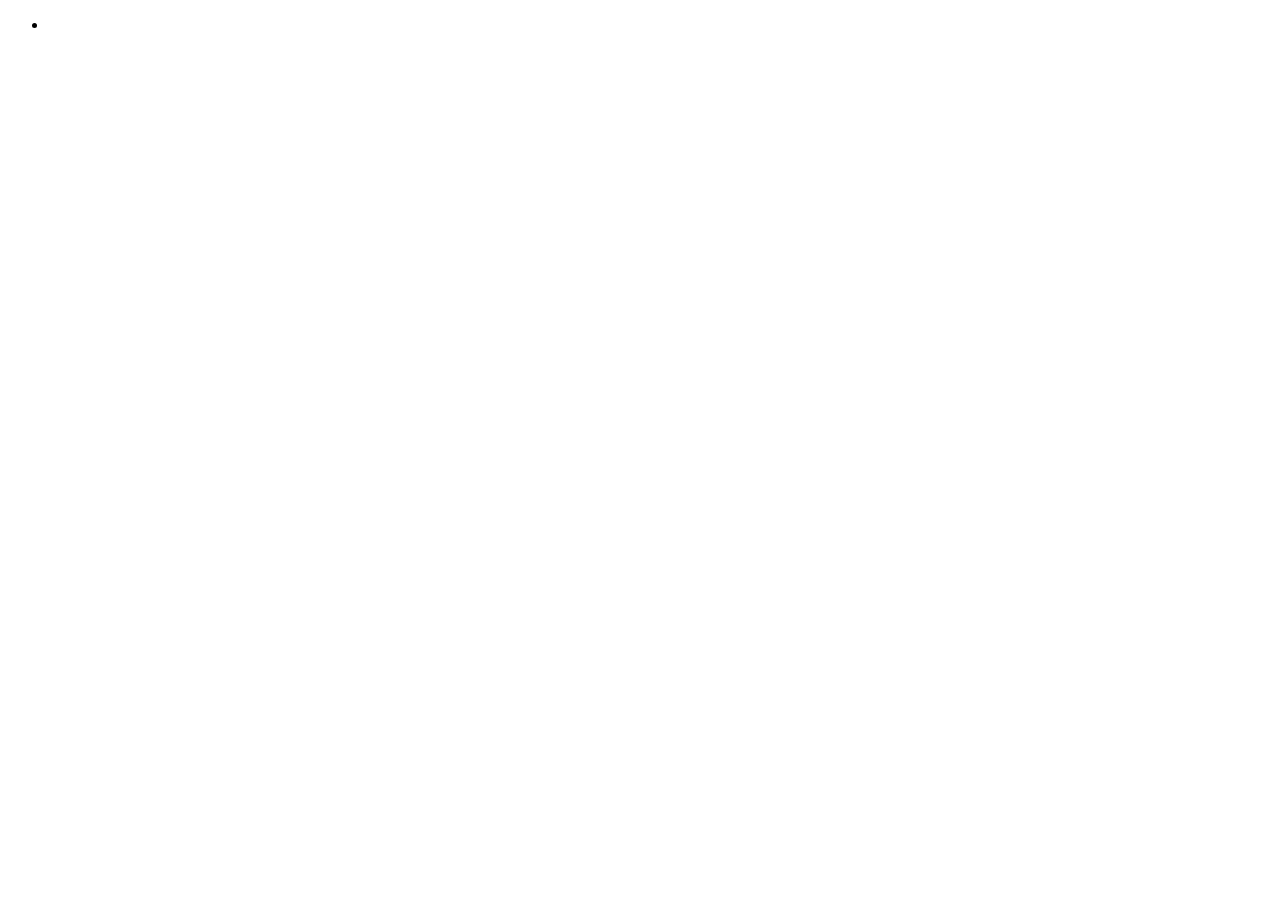
==== index.html @ 38b4b6fc "added index" ====
<!DOCTYPE html>
<html lang="en">

<head>
    <meta charset="UTF=8">
</head>
<body>

    <ul>
        <li> <a href="/workspaces/PRIN135-PrelimExam-Pingol/Build_A_Profile_Page.html"> </a></li>
    </ul>

</body>
</html>
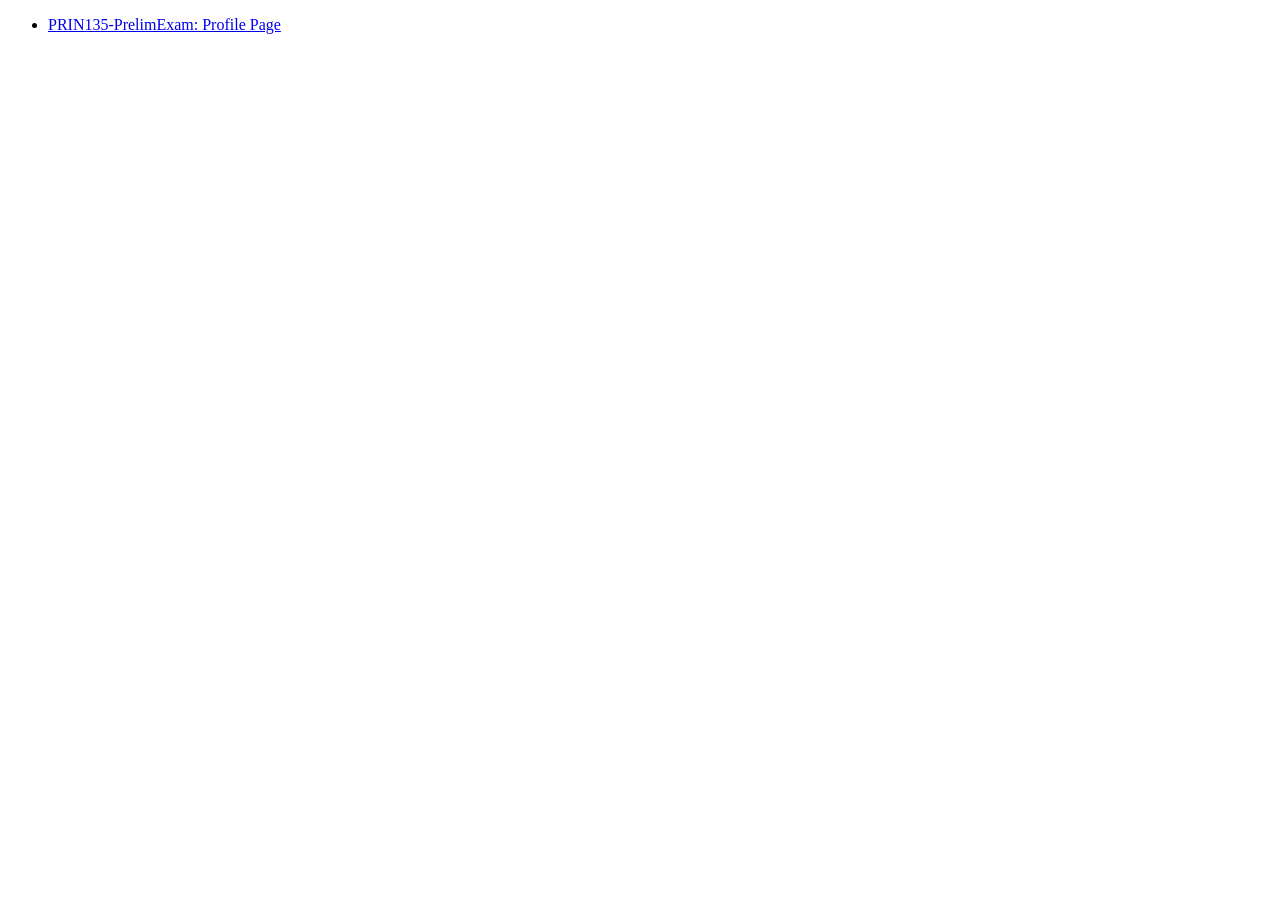
==== commit 8b275f85: "added index" ====
--- a/index.html
+++ b/index.html
@@ -7,7 +7,7 @@
 <body>
 
     <ul>
-        <li> <a href="/workspaces/PRIN135-PrelimExam-Pingol/Build_A_Profile_Page.html"> </a></li>
+        <li> <a href="/workspaces/PRIN135-PrelimExam-Pingol/Build_A_Profile_Page.html"> PRIN135-PrelimExam: Profile Page </a></li>
     </ul>
 
 </body>
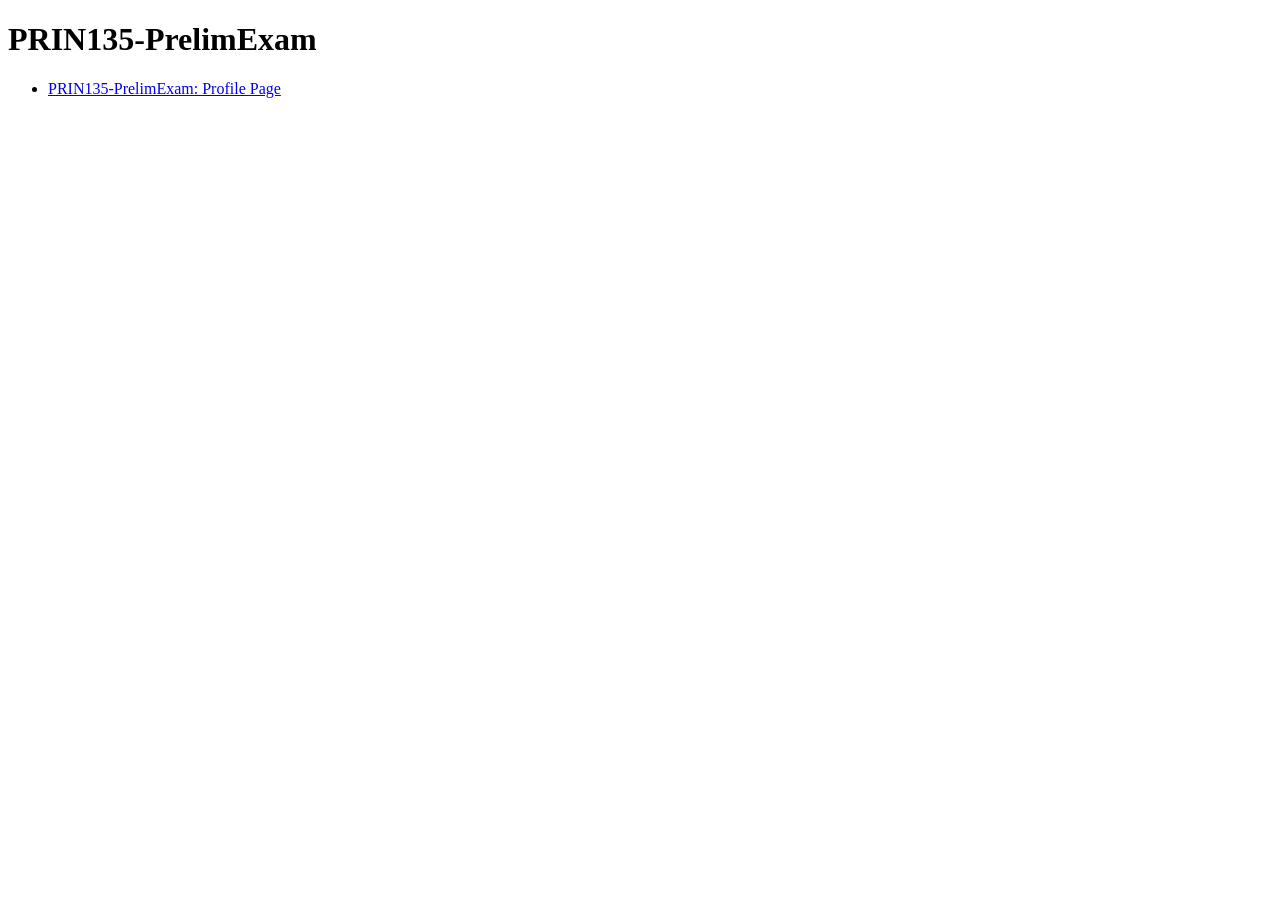
==== commit bc1716c7: "added index" ====
--- a/index.html
+++ b/index.html
@@ -3,12 +3,16 @@
 
 <head>
     <meta charset="UTF=8">
+    <title> Profile Page </title>
 </head>
+
 <body>
 
+    <h1> PRIN135-PrelimExam</h1>
+    <nav>
     <ul>
-        <li> <a href="/workspaces/PRIN135-PrelimExam-Pingol/Build_A_Profile_Page.html"> PRIN135-PrelimExam: Profile Page </a></li>
+        <li><a href="PrelimExam/Build_A_Profile_Page.html"> PRIN135-PrelimExam: Profile Page </li>
     </ul>
-
+    <nav>
 </body>
 </html>
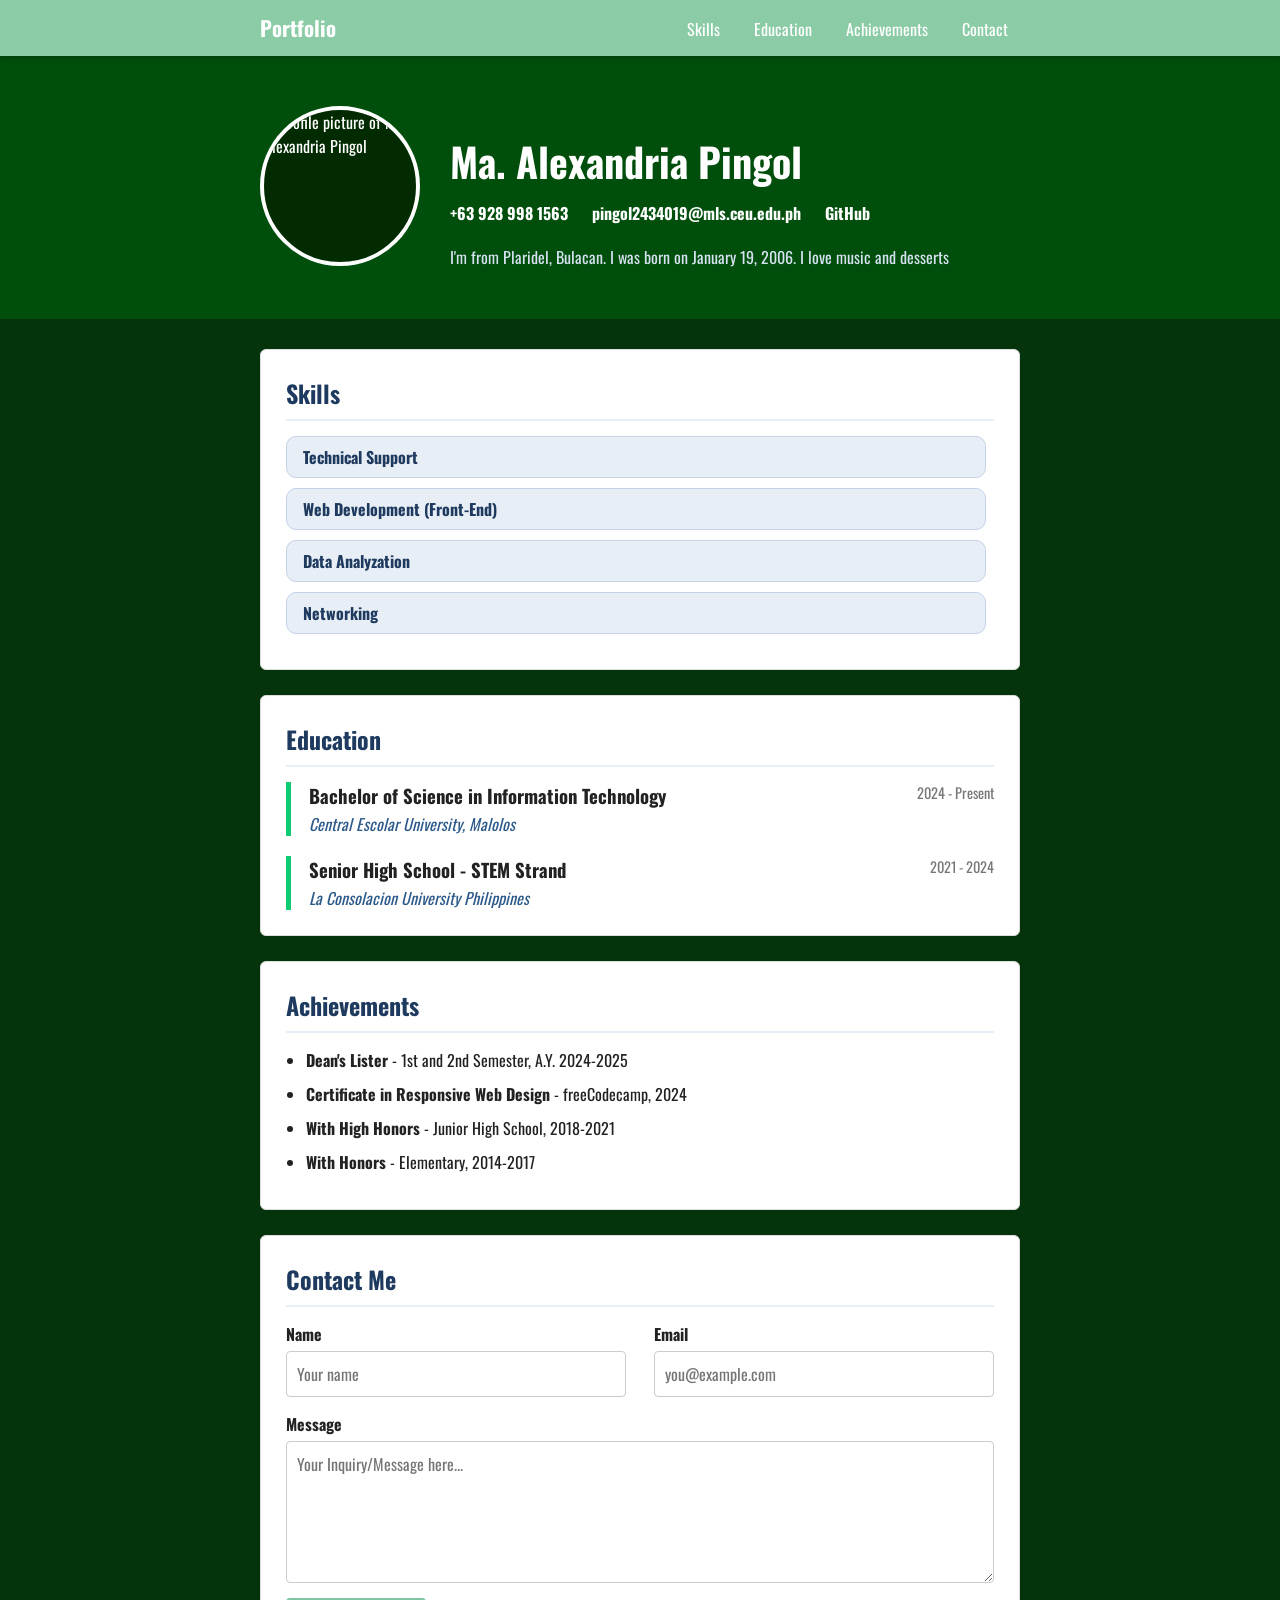
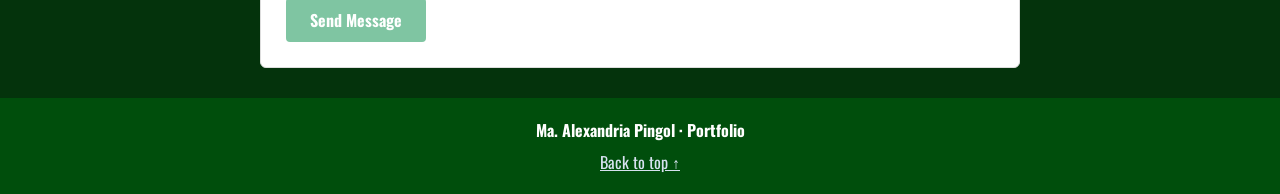
==== commit 30c34c0f: "Midterm exam" ====
--- a/index.html
+++ b/index.html
@@ -2,17 +2,138 @@
 <html lang="en">
 
 <head>
-    <meta charset="UTF=8">
-    <title> Profile Page </title>
+    <meta charset="UTF-8">
+    <meta name="viewport" content="width=device-width, initial-scale=1.0">
+    <link rel="preconnect" href="https://fonts.googleapis.com">
+    <link rel="preconnect" href="https://fonts.gstatic.com" crossorigin>
+    <link href="https://fonts.googleapis.com/css2?family=Arimo:ital,wght@0,400..700;1,400..700&family=Libre+Baskerville:ital,wght@0,400..700;1,400..700&family=Oswald:wght@200..700&display=swap" rel="stylesheet">
+    
+    <title>PRIN135 - Midterm Exam | Portfolio</title>
+    <link rel="stylesheet" href="style.css">
 </head>
 
-<body>
+<body id="top">
 
-    <h1> PRIN135-PrelimExam</h1>
-    <nav>
-    <ul>
-        <li><a href="PrelimExam/Build_A_Profile_Page.html"> PRIN135-PrelimExam: Profile Page </li>
-    </ul>
-    <nav>
+    <!-- ---------- Navigation ---------- -->
+    <nav class="site-nav">
+        <div class="nav-inner">
+            <a href="#top" class="nav-brand">Portfolio</a>
+            <ul class="nav-links">
+                <li><a href="#skills">Skills</a></li>
+                <li><a href="#education">Education</a></li>
+                <li><a href="#achievements">Achievements</a></li>
+                <li><a href="#contact">Contact</a></li>
+            </ul>
+        </div>
+    </nav>
+
+    <!-- ---------- Header ---------- -->
+    <header class="site-header">
+        <div class="header-inner clearfix">
+
+            <div class="photo-box">
+                <div class="photo-frame">
+                    <!-- Replace the image with your own profile picture -->
+                    <img class="photo" src="https://encrypted-tbn0.gstatic.com/images?q=tbn:ANd9GcRCYH9TTNIfUUD5Lo23dezE3jVqpVdxyfdGiIoZq9YKmw&s=10" alt="Profile picture of Ma. Alexandria Pingol">
+                </div>
+            </div>
+
+            <div class="header-text">
+                <h1 class="name">Ma. Alexandria Pingol</h1>
+                <ul class="header-links">
+                    <li><a href="tel:+639289981563">+63 928 998 1563</a></li>
+                    <li><a href="pingol2434019@mls.ceu.edu.ph">pingol2434019@mls.ceu.edu.ph</a></li>
+                    <li><a href="https://github.com/mriaaaa19" target="_blank" rel="noopener noreferrer">GitHub</a>
+                    </li>
+                </ul>
+                <p class="profile">
+                    I'm from Plaridel, Bulacan. I was born on January 19, 2006. I love music and desserts
+                </p>
+            </div>
+
+        </div>
+    </header>
+
+    <main class="wrapper">
+
+        <!-- ---------- Skills ---------- -->
+        <section id="skills" class="card">
+            <h2>Skills</h2>
+            <ul class="skill-list">
+                <li>Technical Support</li>
+                <li>Web Development (Front-End) </li>
+                <li>Data Analyzation</li>
+                <li>Networking</li>
+            </ul>
+        </section>
+
+        <!-- ---------- Education ---------- -->
+        <section id="education" class="card">
+            <h2>Education</h2>
+
+            <div class="entry">
+                <span class="entry-year">2024 - Present</span>
+                <h3>Bachelor of Science in Information Technology</h3>
+                <p class="entry-school">Central Escolar University, Malolos</p>
+            </div>
+
+            <div class="entry">
+                <span class="entry-year">2021 - 2024</span>
+                <h3>Senior High School - STEM Strand</h3>
+                <p class="entry-school">La Consolacion University Philippines</p>
+            </div>
+        </section>
+
+        <!-- ---------- Achievements ---------- -->
+        <section id="achievements" class="card">
+            <h2>Achievements</h2>
+            <ul class="achievement-list">
+                <li>
+                    <strong>Dean's Lister</strong> - 1st and 2nd Semester, A.Y. 2024-2025
+                </li>
+                <li>
+                    <strong>Certificate in Responsive Web Design</strong> - freeCodecamp, 2024
+                </li>
+                <li>
+                    <strong>With High Honors</strong> - Junior High School, 2018-2021
+                </li>
+                <li>
+                    <strong>With Honors</strong> - Elementary, 2014-2017
+                </li>
+            </ul>
+        </section>
+
+        <!-- ---------- Contact me ---------- -->
+        <section id="contact" class="card">
+            <h2>Contact Me</h2>
+            <form class="contact-form" action="#" method="post">
+                <div class="form-row clearfix">
+                    <div class="field field-left">
+                        <label for="name">Name</label>
+                        <input type="text" id="name" name="name" placeholder="Your name" required>
+                    </div>
+
+                    <div class="field field-right">
+                        <label for="email">Email</label>
+                        <input type="email" id="email" name="email" placeholder="you@example.com" required>
+                    </div>
+                </div>
+
+                <label for="message">Message</label>
+                <textarea id="message" name="message" rows="5" placeholder="Your Inquiry/Message here..." required></textarea>
+
+                <button type="submit">Send Message</button>
+            </form>
+        </section>
+
+    </main>
+
+    <!-- ---------- Footer ---------- -->
+    <footer class="site-footer">
+        <p class="footer-name">Ma. Alexandria Pingol &middot; Portfolio</p>
+        <a href="#top" class="back-to-top">Back to top &uarr;</a>
+    </footer>
+
 </body>
+
 </html>
--- a/style.css
+++ b/style.css
@@ -0,0 +1,359 @@
+/* ---------- Reset & base ---------- */
+* {
+  box-sizing: border-box; 
+}
+
+html {
+  scroll-behavior: smooth;
+}
+
+body {
+  margin: 0;
+  /* Task #14 - done */
+  font-family: "Oswald", "Arimo", sans-serif;
+  line-height: 1.5;
+  background: #04330c;
+  color: #222;
+}
+
+h1, h2, h3 {
+  margin-top: 0;
+}
+
+section {
+  scroll-margin-top: 70px;
+}
+
+/* ---------- Navigation ---------- */
+.site-nav {
+ /* Task #2 - done */
+  position:fixed;
+  top:0;
+  left:0;
+  width: 100%;
+  height: 56px;
+  z-index: 10;
+  background: #8bcca6;
+  box-shadow: 0 2px 6px rgba(0, 0, 0, 0.2);
+  
+}
+
+.nav-inner {
+   /* Task #3 - done */
+  padding: 0 20px;
+  margin:0 auto;
+  max-width: 800px;
+  
+}
+
+.nav-brand {
+  float: left;
+  line-height: 56px;
+  color: #fff;
+  font-size: 1.3rem;
+  font-weight: bold;
+  text-decoration: none;
+}
+
+.nav-links {
+  float: right;
+  list-style: none;
+  margin: 0;
+  padding: 0;
+}
+
+.nav-links li {
+  display: inline-block;   
+}
+
+.nav-links a {
+  display: inline-block;
+  margin: 11px 0 0 6px;
+  padding: 6px 12px;
+  border-radius: 4px;
+  color: #fff;
+  text-decoration: none;
+}
+
+.nav-links a:hover {
+  /* task 4 - done */
+  background-color:rgb(77, 77, 57);
+}
+
+/* ---------- Header ---------- */
+.site-header {
+  background: #004e0c;
+  color: #fff;
+  padding: 106px 20px 50px; 
+  
+}
+
+.header-inner {
+   /* Task #5 - done*/
+   max-width:760px;
+   margin:0 auto;
+   ;
+
+}
+
+.clearfix::after {
+  content: "";
+  display: block;
+  clear: both;
+}
+
+.photo-box {
+  float: left;
+  width: 160px;
+  margin-right: 30px;
+}
+
+.photo-frame {
+  width: 160px;
+  height: 160px;
+  border: 4px solid #fff;
+   /* Task #6 - done */
+  border-radius: 100%;
+  overflow: hidden;
+  background: #022b01;
+}
+
+.photo {
+  display: block;
+  width: 100%;
+  height: 100%;
+  object-fit: cover;
+}
+
+.header-text {
+  overflow: hidden;
+  padding-top: 25px;
+}
+
+.name {
+  margin: 0 0 10px;
+  font-size: 2.5rem;
+}
+
+.header-links {
+  list-style: none;
+  margin: 0 0 15px;
+  padding: 0;
+}
+
+.header-links li {
+  display: inline-block;
+  margin: 0 20px 5px 0;
+}
+
+.header-links a {
+  color: #fff;
+  font-weight: bold;
+  text-decoration: none;
+   /* Task #7 */
+   border: bottom;
+}
+
+.header-links a:hover {
+  color: #d6e2f0;
+}
+
+.profile {
+  margin: 0;
+  color: #d6e2f0;
+}
+
+/* ---------- Wrapper & cards ---------- */
+.wrapper {
+   /* Task #8 - done*/
+  max-width:800px;
+  padding: 0 20px;
+  margin: 30px auto;
+
+
+}
+
+.card {
+  background: #fff;
+  border: 1px solid #ddd;
+  border-radius: 6px;
+  padding: 25px;
+  margin-bottom: 25px;
+}
+
+.card h2 {
+  margin-bottom: 15px;
+  padding-bottom: 8px;
+  border-bottom: 2px solid #e8eef6;
+  color: #1e3a5f;
+}
+
+/* ---------- Skills ---------- */
+.skill-list {
+  list-style: none;
+  margin: 0;
+  padding: 0;
+}
+
+.skill-list li {
+   /* Task #9 - done */
+  margin: 0 8px 10px 0;
+  padding: 8px 16px;
+  background: #e8eef6;
+  border: 1px solid #c5d3e6;
+  border-radius: 10px;
+  color: #1e3a5f;
+  font-weight: bold;
+}
+
+/* ---------- Education ---------- */
+.entry {
+  position: relative;
+  margin-bottom: 20px;
+  padding-left: 18px;
+  border-left: 5px solid rgb(15, 204, 116) ;
+   /* Task #10 - done*/
+}
+
+.entry:last-child {
+  margin-bottom: 0;
+}
+
+.entry h3 {
+  margin-bottom: 2px;
+}
+
+.entry p {
+  margin: 0;
+}
+
+.entry-year {
+   /* Task #11 - done */
+   float:right;
+   margin-left:10px;
+   color: rgb(42, 175, 15);
+   font: size 1rem;
+   
+  
+  margin-left: 10px;
+  color: #777;
+  font-size: 0.9rem;
+}
+
+.entry-school {
+  color: #2e5a8a;
+  font-style: italic;
+}
+
+/* ---------- Achievements ---------- */
+.achievement-list {
+  margin: 0;
+  padding-left: 20px;
+}
+
+.achievement-list li {
+   /* Task #12 - done */ 
+  margin-bottom:10px;
+  
+}
+
+/* ---------- Contact form ---------- */
+.form-row .field {
+  width: 48%;                
+}
+
+.field-left {
+  float: left;
+}
+
+.field-right {
+  float: right;
+}
+
+.contact-form label {
+  display: block;
+  margin-bottom: 5px;
+  font-weight: bold;
+}
+
+.contact-form input,
+.contact-form textarea {
+  display: block;
+  width: 100%;
+  margin-bottom: 15px;
+  padding: 10px;
+  border: 1px solid #ccc;
+  border-radius: 4px;
+  font: inherit;
+}
+
+.contact-form textarea {
+  resize: vertical;
+}
+
+.contact-form button {
+  padding: 10px 24px;
+  border: none;
+  border-radius: 4px;
+  background: #7fc5a2;
+  color: #fff;
+  font: inherit;
+  font-weight: bold;
+  cursor: pointer;
+}
+
+.contact-form button:hover {
+  background: #2e5a8a;
+}
+
+/* ---------- Footer ---------- */
+.site-footer {
+  background: #004e0c;
+  color: #fff;
+  padding: 20px 30px;
+   /* Task #13 - done*/
+  text-align:center;
+}
+
+.footer-name {
+  margin: 0 0 8px;
+  font-weight: bold;
+}
+
+.back-to-top {
+  color: #d6e2f0;
+}
+
+/* ---------- Small screens ---------- */
+@media (max-width: 600px) {
+  .nav-inner {
+    padding: 0 12px;
+  }
+
+  .nav-links a {
+    margin-left: 0;
+    padding: 6px 7px;
+    font-size: 0.85rem;
+  }
+
+  /* Stack the photo above the text */
+  .photo-box {
+    float: none;
+    margin: 0 auto 20px;
+  }
+
+  .header-text {
+    padding-top: 0;
+    text-align: center;
+  }
+
+  .header-links li {
+    margin: 0 10px 5px;        /* even spacing so the row stays centered */
+  }
+
+  .entry-year {
+    float: none;
+    display: block;
+    margin: 0;
+  }
+}
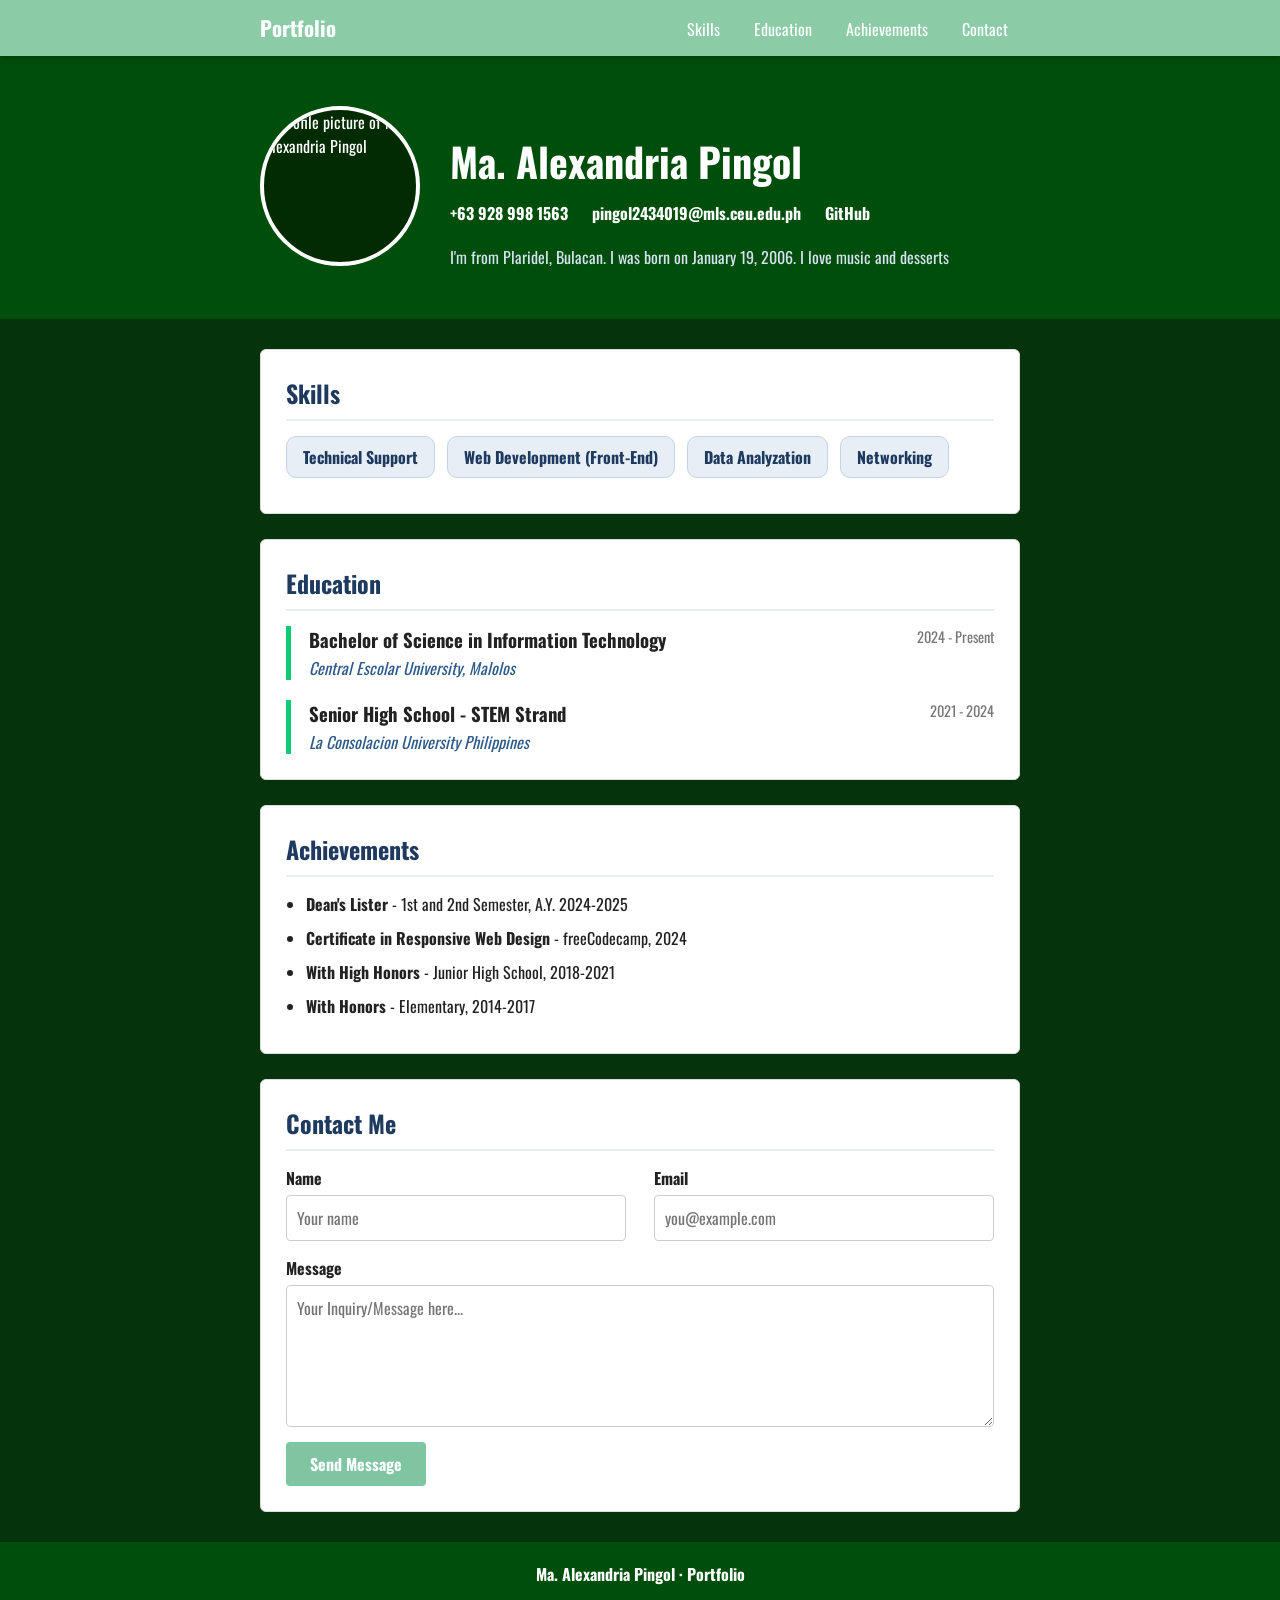
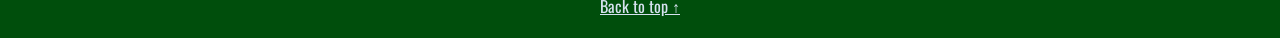
==== commit 53e0b296: "Ye" ====
--- a/index.html
+++ b/index.html
@@ -1,139 +1,139 @@
-<!DOCTYPE html>
-<html lang="en">
-
-<head>
-    <meta charset="UTF-8">
-    <meta name="viewport" content="width=device-width, initial-scale=1.0">
-    <link rel="preconnect" href="https://fonts.googleapis.com">
-    <link rel="preconnect" href="https://fonts.gstatic.com" crossorigin>
-    <link href="https://fonts.googleapis.com/css2?family=Arimo:ital,wght@0,400..700;1,400..700&family=Libre+Baskerville:ital,wght@0,400..700;1,400..700&family=Oswald:wght@200..700&display=swap" rel="stylesheet">
-    
-    <title>PRIN135 - Midterm Exam | Portfolio</title>
-    <link rel="stylesheet" href="style.css">
-</head>
-
-<body id="top">
-
-    <!-- ---------- Navigation ---------- -->
-    <nav class="site-nav">
-        <div class="nav-inner">
-            <a href="#top" class="nav-brand">Portfolio</a>
-            <ul class="nav-links">
-                <li><a href="#skills">Skills</a></li>
-                <li><a href="#education">Education</a></li>
-                <li><a href="#achievements">Achievements</a></li>
-                <li><a href="#contact">Contact</a></li>
-            </ul>
-        </div>
-    </nav>
-
-    <!-- ---------- Header ---------- -->
-    <header class="site-header">
-        <div class="header-inner clearfix">
-
-            <div class="photo-box">
-                <div class="photo-frame">
-                    <!-- Replace the image with your own profile picture -->
-                    <img class="photo" src="https://encrypted-tbn0.gstatic.com/images?q=tbn:ANd9GcRCYH9TTNIfUUD5Lo23dezE3jVqpVdxyfdGiIoZq9YKmw&s=10" alt="Profile picture of Ma. Alexandria Pingol">
-                </div>
-            </div>
-
-            <div class="header-text">
-                <h1 class="name">Ma. Alexandria Pingol</h1>
-                <ul class="header-links">
-                    <li><a href="tel:+639289981563">+63 928 998 1563</a></li>
-                    <li><a href="pingol2434019@mls.ceu.edu.ph">pingol2434019@mls.ceu.edu.ph</a></li>
-                    <li><a href="https://github.com/mriaaaa19" target="_blank" rel="noopener noreferrer">GitHub</a>
-                    </li>
-                </ul>
-                <p class="profile">
-                    I'm from Plaridel, Bulacan. I was born on January 19, 2006. I love music and desserts
-                </p>
-            </div>
-
-        </div>
-    </header>
-
-    <main class="wrapper">
-
-        <!-- ---------- Skills ---------- -->
-        <section id="skills" class="card">
-            <h2>Skills</h2>
-            <ul class="skill-list">
-                <li>Technical Support</li>
-                <li>Web Development (Front-End) </li>
-                <li>Data Analyzation</li>
-                <li>Networking</li>
-            </ul>
-        </section>
-
-        <!-- ---------- Education ---------- -->
-        <section id="education" class="card">
-            <h2>Education</h2>
-
-            <div class="entry">
-                <span class="entry-year">2024 - Present</span>
-                <h3>Bachelor of Science in Information Technology</h3>
-                <p class="entry-school">Central Escolar University, Malolos</p>
-            </div>
-
-            <div class="entry">
-                <span class="entry-year">2021 - 2024</span>
-                <h3>Senior High School - STEM Strand</h3>
-                <p class="entry-school">La Consolacion University Philippines</p>
-            </div>
-        </section>
-
-        <!-- ---------- Achievements ---------- -->
-        <section id="achievements" class="card">
-            <h2>Achievements</h2>
-            <ul class="achievement-list">
-                <li>
-                    <strong>Dean's Lister</strong> - 1st and 2nd Semester, A.Y. 2024-2025
-                </li>
-                <li>
-                    <strong>Certificate in Responsive Web Design</strong> - freeCodecamp, 2024
-                </li>
-                <li>
-                    <strong>With High Honors</strong> - Junior High School, 2018-2021
-                </li>
-                <li>
-                    <strong>With Honors</strong> - Elementary, 2014-2017
-                </li>
-            </ul>
-        </section>
-
-        <!-- ---------- Contact me ---------- -->
-        <section id="contact" class="card">
-            <h2>Contact Me</h2>
-            <form class="contact-form" action="#" method="post">
-                <div class="form-row clearfix">
-                    <div class="field field-left">
-                        <label for="name">Name</label>
-                        <input type="text" id="name" name="name" placeholder="Your name" required>
-                    </div>
-
-                    <div class="field field-right">
-                        <label for="email">Email</label>
-                        <input type="email" id="email" name="email" placeholder="you@example.com" required>
-                    </div>
-                </div>
-
-                <label for="message">Message</label>
-                <textarea id="message" name="message" rows="5" placeholder="Your Inquiry/Message here..." required></textarea>
-
-                <button type="submit">Send Message</button>
-            </form>
-        </section>
-
-    </main>
-
-    <!-- ---------- Footer ---------- -->
-    <footer class="site-footer">
-        <p class="footer-name">Ma. Alexandria Pingol &middot; Portfolio</p>
-        <a href="#top" class="back-to-top">Back to top &uarr;</a>
-    </footer>
-
-</body>
-
+<!DOCTYPE html>
+<html lang="en">
+
+<head>
+    <meta charset="UTF-8">
+    <meta name="viewport" content="width=device-width, initial-scale=1.0">
+    <link rel="preconnect" href="https://fonts.googleapis.com">
+    <link rel="preconnect" href="https://fonts.gstatic.com" crossorigin>
+    <link href="https://fonts.googleapis.com/css2?family=Arimo:ital,wght@0,400..700;1,400..700&family=Libre+Baskerville:ital,wght@0,400..700;1,400..700&family=Oswald:wght@200..700&display=swap" rel="stylesheet">
+    
+    <title>PRIN135 - Midterm Exam | Portfolio</title>
+    <link rel="stylesheet" href="style.css">
+</head>
+
+<body id="top">
+
+    <!-- ---------- Navigation ---------- -->
+    <nav class="site-nav">
+        <div class="nav-inner">
+            <a href="#top" class="nav-brand">Portfolio</a>
+            <ul class="nav-links">
+                <li><a href="#skills">Skills</a></li>
+                <li><a href="#education">Education</a></li>
+                <li><a href="#achievements">Achievements</a></li>
+                <li><a href="#contact">Contact</a></li>
+            </ul>
+        </div>
+    </nav>
+
+    <!-- ---------- Header ---------- -->
+    <header class="site-header">
+        <div class="header-inner clearfix">
+
+            <div class="photo-box">
+                <div class="photo-frame">
+                    <!-- Replace the image with your own profile picture -->
+                    <img class="photo" src="https://encrypted-tbn0.gstatic.com/images?q=tbn:ANd9GcRCYH9TTNIfUUD5Lo23dezE3jVqpVdxyfdGiIoZq9YKmw&s=10" alt="Profile picture of Ma. Alexandria Pingol">
+                </div>
+            </div>
+
+            <div class="header-text">
+                <h1 class="name">Ma. Alexandria Pingol</h1>
+                <ul class="header-links">
+                    <li><a href="tel:+639289981563">+63 928 998 1563</a></li>
+                    <li><a href="pingol2434019@mls.ceu.edu.ph">pingol2434019@mls.ceu.edu.ph</a></li>
+                    <li><a href="https://github.com/mriaaaa19" target="_blank" rel="noopener noreferrer">GitHub</a>
+                    </li>
+                </ul>
+                <p class="profile">
+                    I'm from Plaridel, Bulacan. I was born on January 19, 2006. I love music and desserts
+                </p>
+            </div>
+
+        </div>
+    </header>
+
+    <main class="wrapper">
+
+        <!-- ---------- Skills ---------- -->
+        <section id="skills" class="card">
+            <h2>Skills</h2>
+            <ul class="skill-list">
+                <li>Technical Support</li>
+                <li>Web Development (Front-End) </li>
+                <li>Data Analyzation</li>
+                <li>Networking</li>
+            </ul>
+        </section>
+
+        <!-- ---------- Education ---------- -->
+        <section id="education" class="card">
+            <h2>Education</h2>
+
+            <div class="entry">
+                <span class="entry-year">2024 - Present</span>
+                <h3>Bachelor of Science in Information Technology</h3>
+                <p class="entry-school">Central Escolar University, Malolos</p>
+            </div>
+
+            <div class="entry">
+                <span class="entry-year">2021 - 2024</span>
+                <h3>Senior High School - STEM Strand</h3>
+                <p class="entry-school">La Consolacion University Philippines</p>
+            </div>
+        </section>
+
+        <!-- ---------- Achievements ---------- -->
+        <section id="achievements" class="card">
+            <h2>Achievements</h2>
+            <ul class="achievement-list">
+                <li>
+                    <strong>Dean's Lister</strong> - 1st and 2nd Semester, A.Y. 2024-2025
+                </li>
+                <li>
+                    <strong>Certificate in Responsive Web Design</strong> - freeCodecamp, 2024
+                </li>
+                <li>
+                    <strong>With High Honors</strong> - Junior High School, 2018-2021
+                </li>
+                <li>
+                    <strong>With Honors</strong> - Elementary, 2014-2017
+                </li>
+            </ul>
+        </section>
+
+        <!-- ---------- Contact me ---------- -->
+        <section id="contact" class="card">
+            <h2>Contact Me</h2>
+            <form class="contact-form" action="#" method="post">
+                <div class="form-row clearfix">
+                    <div class="field field-left">
+                        <label for="name">Name</label>
+                        <input type="text" id="name" name="name" placeholder="Your name" required>
+                    </div>
+
+                    <div class="field field-right">
+                        <label for="email">Email</label>
+                        <input type="email" id="email" name="email" placeholder="you@example.com" required>
+                    </div>
+                </div>
+
+                <label for="message">Message</label>
+                <textarea id="message" name="message" rows="5" placeholder="Your Inquiry/Message here..." required></textarea>
+
+                <button type="submit">Send Message</button>
+            </form>
+        </section>
+
+    </main>
+
+    <!-- ---------- Footer ---------- -->
+    <footer class="site-footer">
+        <p class="footer-name">Ma. Alexandria Pingol &middot; Portfolio</p>
+        <a href="#top" class="back-to-top">Back to top &uarr;</a>
+    </footer>
+
+</body>
+
 </html>
--- a/style.css
+++ b/style.css
@@ -1,359 +1,360 @@
-/* ---------- Reset & base ---------- */
-* {
-  box-sizing: border-box; 
-}
-
-html {
-  scroll-behavior: smooth;
-}
-
-body {
-  margin: 0;
-  /* Task #14 - done */
-  font-family: "Oswald", "Arimo", sans-serif;
-  line-height: 1.5;
-  background: #04330c;
-  color: #222;
-}
-
-h1, h2, h3 {
-  margin-top: 0;
-}
-
-section {
-  scroll-margin-top: 70px;
-}
-
-/* ---------- Navigation ---------- */
-.site-nav {
- /* Task #2 - done */
-  position:fixed;
-  top:0;
-  left:0;
-  width: 100%;
-  height: 56px;
-  z-index: 10;
-  background: #8bcca6;
-  box-shadow: 0 2px 6px rgba(0, 0, 0, 0.2);
-  
-}
-
-.nav-inner {
-   /* Task #3 - done */
-  padding: 0 20px;
-  margin:0 auto;
-  max-width: 800px;
-  
-}
-
-.nav-brand {
-  float: left;
-  line-height: 56px;
-  color: #fff;
-  font-size: 1.3rem;
-  font-weight: bold;
-  text-decoration: none;
-}
-
-.nav-links {
-  float: right;
-  list-style: none;
-  margin: 0;
-  padding: 0;
-}
-
-.nav-links li {
-  display: inline-block;   
-}
-
-.nav-links a {
-  display: inline-block;
-  margin: 11px 0 0 6px;
-  padding: 6px 12px;
-  border-radius: 4px;
-  color: #fff;
-  text-decoration: none;
-}
-
-.nav-links a:hover {
-  /* task 4 - done */
-  background-color:rgb(77, 77, 57);
-}
-
-/* ---------- Header ---------- */
-.site-header {
-  background: #004e0c;
-  color: #fff;
-  padding: 106px 20px 50px; 
-  
-}
-
-.header-inner {
-   /* Task #5 - done*/
-   max-width:760px;
-   margin:0 auto;
-   ;
-
-}
-
-.clearfix::after {
-  content: "";
-  display: block;
-  clear: both;
-}
-
-.photo-box {
-  float: left;
-  width: 160px;
-  margin-right: 30px;
-}
-
-.photo-frame {
-  width: 160px;
-  height: 160px;
-  border: 4px solid #fff;
-   /* Task #6 - done */
-  border-radius: 100%;
-  overflow: hidden;
-  background: #022b01;
-}
-
-.photo {
-  display: block;
-  width: 100%;
-  height: 100%;
-  object-fit: cover;
-}
-
-.header-text {
-  overflow: hidden;
-  padding-top: 25px;
-}
-
-.name {
-  margin: 0 0 10px;
-  font-size: 2.5rem;
-}
-
-.header-links {
-  list-style: none;
-  margin: 0 0 15px;
-  padding: 0;
-}
-
-.header-links li {
-  display: inline-block;
-  margin: 0 20px 5px 0;
-}
-
-.header-links a {
-  color: #fff;
-  font-weight: bold;
-  text-decoration: none;
-   /* Task #7 */
-   border: bottom;
-}
-
-.header-links a:hover {
-  color: #d6e2f0;
-}
-
-.profile {
-  margin: 0;
-  color: #d6e2f0;
-}
-
-/* ---------- Wrapper & cards ---------- */
-.wrapper {
-   /* Task #8 - done*/
-  max-width:800px;
-  padding: 0 20px;
-  margin: 30px auto;
-
-
-}
-
-.card {
-  background: #fff;
-  border: 1px solid #ddd;
-  border-radius: 6px;
-  padding: 25px;
-  margin-bottom: 25px;
-}
-
-.card h2 {
-  margin-bottom: 15px;
-  padding-bottom: 8px;
-  border-bottom: 2px solid #e8eef6;
-  color: #1e3a5f;
-}
-
-/* ---------- Skills ---------- */
-.skill-list {
-  list-style: none;
-  margin: 0;
-  padding: 0;
-}
-
-.skill-list li {
-   /* Task #9 - done */
-  margin: 0 8px 10px 0;
-  padding: 8px 16px;
-  background: #e8eef6;
-  border: 1px solid #c5d3e6;
-  border-radius: 10px;
-  color: #1e3a5f;
-  font-weight: bold;
-}
-
-/* ---------- Education ---------- */
-.entry {
-  position: relative;
-  margin-bottom: 20px;
-  padding-left: 18px;
-  border-left: 5px solid rgb(15, 204, 116) ;
-   /* Task #10 - done*/
-}
-
-.entry:last-child {
-  margin-bottom: 0;
-}
-
-.entry h3 {
-  margin-bottom: 2px;
-}
-
-.entry p {
-  margin: 0;
-}
-
-.entry-year {
-   /* Task #11 - done */
-   float:right;
-   margin-left:10px;
-   color: rgb(42, 175, 15);
-   font: size 1rem;
-   
-  
-  margin-left: 10px;
-  color: #777;
-  font-size: 0.9rem;
-}
-
-.entry-school {
-  color: #2e5a8a;
-  font-style: italic;
-}
-
-/* ---------- Achievements ---------- */
-.achievement-list {
-  margin: 0;
-  padding-left: 20px;
-}
-
-.achievement-list li {
-   /* Task #12 - done */ 
-  margin-bottom:10px;
-  
-}
-
-/* ---------- Contact form ---------- */
-.form-row .field {
-  width: 48%;                
-}
-
-.field-left {
-  float: left;
-}
-
-.field-right {
-  float: right;
-}
-
-.contact-form label {
-  display: block;
-  margin-bottom: 5px;
-  font-weight: bold;
-}
-
-.contact-form input,
-.contact-form textarea {
-  display: block;
-  width: 100%;
-  margin-bottom: 15px;
-  padding: 10px;
-  border: 1px solid #ccc;
-  border-radius: 4px;
-  font: inherit;
-}
-
-.contact-form textarea {
-  resize: vertical;
-}
-
-.contact-form button {
-  padding: 10px 24px;
-  border: none;
-  border-radius: 4px;
-  background: #7fc5a2;
-  color: #fff;
-  font: inherit;
-  font-weight: bold;
-  cursor: pointer;
-}
-
-.contact-form button:hover {
-  background: #2e5a8a;
-}
-
-/* ---------- Footer ---------- */
-.site-footer {
-  background: #004e0c;
-  color: #fff;
-  padding: 20px 30px;
-   /* Task #13 - done*/
-  text-align:center;
-}
-
-.footer-name {
-  margin: 0 0 8px;
-  font-weight: bold;
-}
-
-.back-to-top {
-  color: #d6e2f0;
-}
-
-/* ---------- Small screens ---------- */
-@media (max-width: 600px) {
-  .nav-inner {
-    padding: 0 12px;
-  }
-
-  .nav-links a {
-    margin-left: 0;
-    padding: 6px 7px;
-    font-size: 0.85rem;
-  }
-
-  /* Stack the photo above the text */
-  .photo-box {
-    float: none;
-    margin: 0 auto 20px;
-  }
-
-  .header-text {
-    padding-top: 0;
-    text-align: center;
-  }
-
-  .header-links li {
-    margin: 0 10px 5px;        /* even spacing so the row stays centered */
-  }
-
-  .entry-year {
-    float: none;
-    display: block;
-    margin: 0;
-  }
-}
+/* ---------- Reset & base ---------- */
+* {
+  box-sizing: border-box; 
+}
+
+html {
+  scroll-behavior: smooth;
+}
+
+body {
+  margin: 0;
+  /* Task #14 - done */
+  font-family: "Oswald", "Arimo", sans-serif;
+  line-height: 1.5;
+  background: #04330c;
+  color: #222;
+}
+
+h1, h2, h3 {
+  margin-top: 0;
+}
+
+section {
+  scroll-margin-top: 70px;
+}
+
+/* ---------- Navigation ---------- */
+.site-nav {
+ /* Task #2 - done */
+  position:fixed;
+  top:0;
+  left:0;
+  width: 100%;
+  height: 56px;
+  z-index: 10;
+  background: #8bcca6;
+  box-shadow: 0 2px 6px rgba(0, 0, 0, 0.2);
+  
+}
+
+.nav-inner {
+   /* Task #3 - done */
+  padding: 0 20px;
+  margin:0 auto;
+  max-width: 800px;
+  
+}
+
+.nav-brand {
+  float: left;
+  line-height: 56px;
+  color: #fff;
+  font-size: 1.3rem;
+  font-weight: bold;
+  text-decoration: none;
+}
+
+.nav-links {
+  float: right;
+  list-style: none;
+  margin: 0;
+  padding: 0;
+}
+
+.nav-links li {
+  display: inline-block;   
+}
+
+.nav-links a {
+  display: inline-block;
+  margin: 11px 0 0 6px;
+  padding: 6px 12px;
+  border-radius: 4px;
+  color: #fff;
+  text-decoration: none;
+}
+
+.nav-links a:hover {
+  /* task 4 - done */
+  background-color:rgb(77, 77, 57);
+}
+
+/* ---------- Header ---------- */
+.site-header {
+  background: #004e0c;
+  color: #fff;
+  padding: 106px 20px 50px; 
+  
+}
+
+.header-inner {
+   /* Task #5 - done*/
+   max-width:760px;
+   margin:0 auto;
+   ;
+
+}
+
+.clearfix::after {
+  content: "";
+  display: block;
+  clear: both;
+}
+
+.photo-box {
+  float: left;
+  width: 160px;
+  margin-right: 30px;
+}
+
+.photo-frame {
+  width: 160px;
+  height: 160px;
+  border: 4px solid #fff;
+   /* Task #6 - done */
+  border-radius: 100%;
+  overflow: hidden;
+  background: #022b01;
+}
+
+.photo {
+  display: block;
+  width: 100%;
+  height: 100%;
+  object-fit: cover;
+}
+
+.header-text {
+  overflow: hidden;
+  padding-top: 25px;
+}
+
+.name {
+  margin: 0 0 10px;
+  font-size: 2.5rem;
+}
+
+.header-links {
+  list-style: none;
+  margin: 0 0 15px;
+  padding: 0;
+}
+
+.header-links li {
+  display: inline-block;
+  margin: 0 20px 5px 0;
+}
+
+.header-links a {
+  color: #fff;
+  font-weight: bold;
+  text-decoration: none;
+   /* Task #7 */
+   border: bottom;
+}
+
+.header-links a:hover {
+  color: #d6e2f0;
+}
+
+.profile {
+  margin: 0;
+  color: #d6e2f0;
+}
+
+/* ---------- Wrapper & cards ---------- */
+.wrapper {
+   /* Task #8 - done*/
+  max-width:800px;
+  padding: 0 20px;
+  margin: 30px auto;
+
+
+}
+
+.card {
+  background: #fff;
+  border: 1px solid #ddd;
+  border-radius: 6px;
+  padding: 25px;
+  margin-bottom: 25px;
+}
+
+.card h2 {
+  margin-bottom: 15px;
+  padding-bottom: 8px;
+  border-bottom: 2px solid #e8eef6;
+  color: #1e3a5f;
+}
+
+/* ---------- Skills ---------- */
+.skill-list {
+  list-style: none;
+  margin: 0;
+  padding: 0;
+}
+
+.skill-list li {
+   /* Task #9 - done */
+  display:inline-block;
+  margin: 0 8px 10px 0;
+  padding: 8px 16px;
+  background: #e8eef6;
+  border: 1px solid #c5d3e6;
+  border-radius: 10px;
+  color: #1e3a5f;
+  font-weight: bold;
+}
+
+/* ---------- Education ---------- */
+.entry {
+  position: relative;
+  margin-bottom: 20px;
+  padding-left: 18px;
+  border-left: 5px solid rgb(15, 204, 116) ;
+   /* Task #10 - done*/
+}
+
+.entry:last-child {
+  margin-bottom: 0;
+}
+
+.entry h3 {
+  margin-bottom: 2px;
+}
+
+.entry p {
+  margin: 0;
+}
+
+.entry-year {
+   /* Task #11 - done */
+   float:right;
+   margin-left:10px;
+   color: rgb(42, 175, 15);
+   font: size 1rem;
+   
+  
+  margin-left: 10px;
+  color: #777;
+  font-size: 0.9rem;
+}
+
+.entry-school {
+  color: #2e5a8a;
+  font-style: italic;
+}
+
+/* ---------- Achievements ---------- */
+.achievement-list {
+  margin: 0;
+  padding-left: 20px;
+}
+
+.achievement-list li {
+   /* Task #12 - done */ 
+  margin-bottom:10px;
+  
+}
+
+/* ---------- Contact form ---------- */
+.form-row .field {
+  width: 48%;                
+}
+
+.field-left {
+  float: left;
+}
+
+.field-right {
+  float: right;
+}
+
+.contact-form label {
+  display: block;
+  margin-bottom: 5px;
+  font-weight: bold;
+}
+
+.contact-form input,
+.contact-form textarea {
+  display: block;
+  width: 100%;
+  margin-bottom: 15px;
+  padding: 10px;
+  border: 1px solid #ccc;
+  border-radius: 4px;
+  font: inherit;
+}
+
+.contact-form textarea {
+  resize: vertical;
+}
+
+.contact-form button {
+  padding: 10px 24px;
+  border: none;
+  border-radius: 4px;
+  background: #7fc5a2;
+  color: #fff;
+  font: inherit;
+  font-weight: bold;
+  cursor: pointer;
+}
+
+.contact-form button:hover {
+  background: #2e5a8a;
+}
+
+/* ---------- Footer ---------- */
+.site-footer {
+  background: #004e0c;
+  color: #fff;
+  padding: 20px 30px;
+   /* Task #13 - done*/
+  text-align:center;
+}
+
+.footer-name {
+  margin: 0 0 8px;
+  font-weight: bold;
+}
+
+.back-to-top {
+  color: #d6e2f0;
+}
+
+/* ---------- Small screens ---------- */
+@media (max-width: 600px) {
+  .nav-inner {
+    padding: 0 12px;
+  }
+
+  .nav-links a {
+    margin-left: 0;
+    padding: 6px 7px;
+    font-size: 0.85rem;
+  }
+
+  /* Stack the photo above the text */
+  .photo-box {
+    float: none;
+    margin: 0 auto 20px;
+  }
+
+  .header-text {
+    padding-top: 0;
+    text-align: center;
+  }
+
+  .header-links li {
+    margin: 0 10px 5px;        /* even spacing so the row stays centered */
+  }
+
+  .entry-year {
+    float: none;
+    display: block;
+    margin: 0;
+  }
+}
